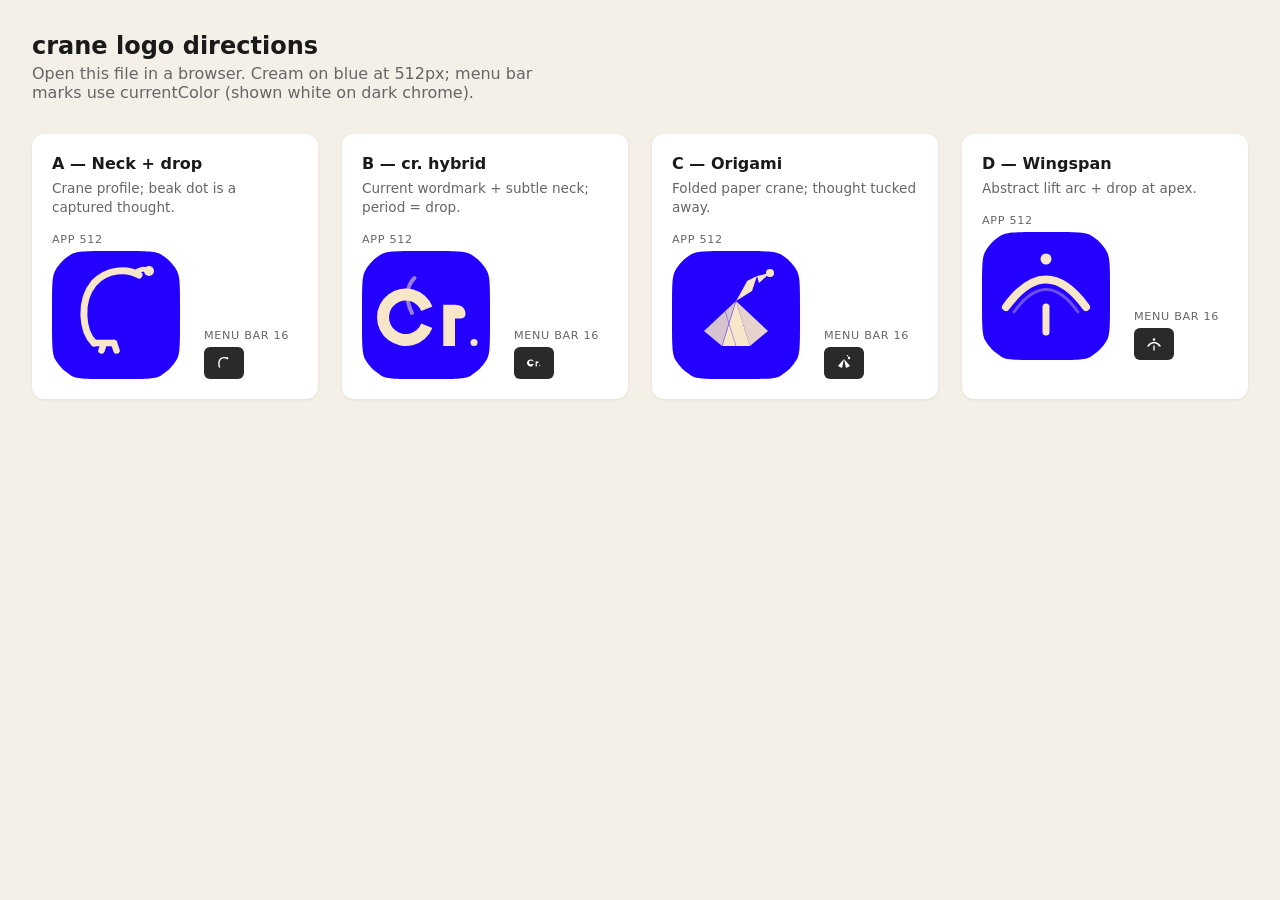
==== icons/preview.html @ a8c39822 "Polish branding, capture field, dark mode, and architecture docs. Adopt wingspan logo across app and" ====
<!DOCTYPE html>
<html lang="en">
<head>
  <meta charset="utf-8"/>
  <meta name="viewport" content="width=device-width, initial-scale=1"/>
  <title>crane logo directions — preview</title>
  <style>
    :root { --ink: #1a1a1a; --muted: #666; }
    * { box-sizing: border-box; }
    body {
      font-family: system-ui, sans-serif;
      background: #f4f0e8;
      color: var(--ink);
      margin: 0;
      padding: 2rem;
    }
    h1 { font-size: 1.5rem; font-weight: 600; margin: 0 0 0.25rem; }
    p.lead { color: var(--muted); margin: 0 0 2rem; max-width: 52ch; }
    .grid {
      display: grid;
      grid-template-columns: repeat(auto-fill, minmax(280px, 1fr));
      gap: 1.5rem;
    }
    .card {
      background: #fff;
      border-radius: 12px;
      padding: 1.25rem;
      box-shadow: 0 1px 3px rgba(0,0,0,0.08);
    }
    .card h2 { font-size: 1rem; margin: 0 0 0.35rem; }
    .card .desc { font-size: 0.85rem; color: var(--muted); margin: 0 0 1rem; line-height: 1.4; }
    .row { display: flex; align-items: flex-end; gap: 1.5rem; flex-wrap: wrap; }
    .row img { display: block; }
    .label { font-size: 0.7rem; text-transform: uppercase; letter-spacing: 0.06em; color: var(--muted); margin-bottom: 0.35rem; }
    .menubar-wrap {
      background: #2a2a2a;
      padding: 8px 12px;
      border-radius: 6px;
      display: inline-flex;
      align-items: center;
    }
    .menubar-wrap img { filter: brightness(0) invert(1); }
  </style>
</head>
<body>
  <h1>crane logo directions</h1>
  <p class="lead">Open this file in a browser. Cream on blue at 512px; menu bar marks use currentColor (shown white on dark chrome).</p>
  <div class="grid" id="grid"></div>
  <script>
    const dirs = [
      { folder: 'direction-a-neck-drop', title: 'A — Neck + drop', desc: 'Crane profile; beak dot is a captured thought.' },
      { folder: 'direction-b-cr-hybrid', title: 'B — cr. hybrid', desc: 'Current wordmark + subtle neck; period = drop.' },
      { folder: 'direction-c-origami', title: 'C — Origami', desc: 'Folded paper crane; thought tucked away.' },
      { folder: 'direction-d-wingspan', title: 'D — Wingspan', desc: 'Abstract lift arc + drop at apex.' },
    ];
    document.getElementById('grid').innerHTML = dirs.map(function (d) {
      return '<article class="card">' +
        '<h2>' + d.title + '</h2>' +
        '<p class="desc">' + d.desc + '</p>' +
        '<div class="row">' +
          '<div><div class="label">App 512</div>' +
          '<img src="' + d.folder + '/app-512.svg" width="128" height="128" alt="' + d.title + ' app"/></div>' +
          '<div><div class="label">Menu bar 16</div>' +
          '<div class="menubar-wrap">' +
          '<img src="' + d.folder + '/menubar-16.svg" width="16" height="16" alt="' + d.title + ' menubar"/>' +
          '</div></div></div></article>';
    }).join('');
  </script>
</body>
</html>
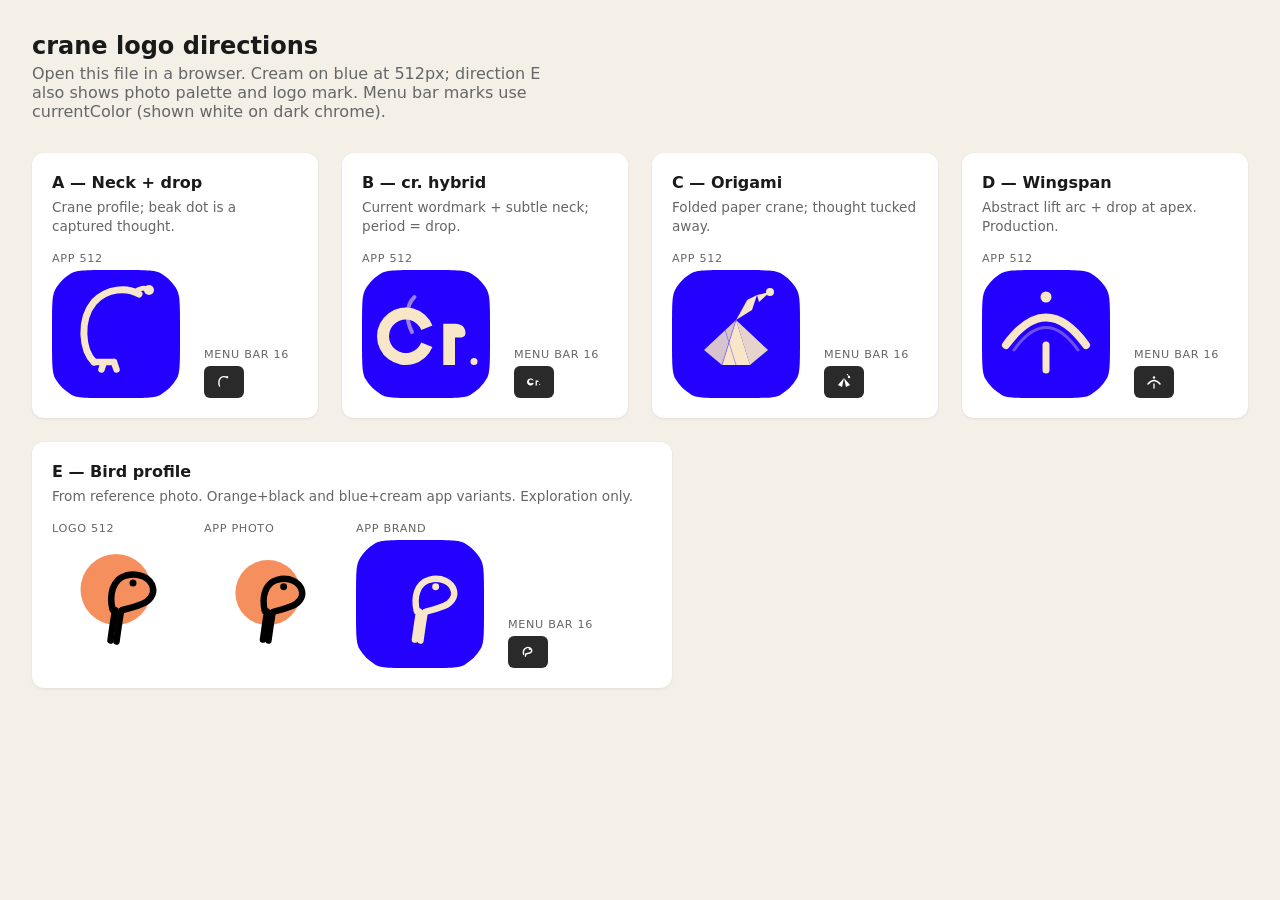
==== commit e2f98ffc: "Merge pull request #5 from abhay-cs/icon-redesign Icon redesign" ====
--- a/icons/preview.html
+++ b/icons/preview.html
@@ -40,31 +40,63 @@
       align-items: center;
     }
     .menubar-wrap img { filter: brightness(0) invert(1); }
+    .card-wide { grid-column: 1 / -1; max-width: 640px; }
   </style>
 </head>
 <body>
   <h1>crane logo directions</h1>
-  <p class="lead">Open this file in a browser. Cream on blue at 512px; menu bar marks use currentColor (shown white on dark chrome).</p>
+  <p class="lead">Open this file in a browser. Cream on blue at 512px; direction E also shows photo palette and logo mark. Menu bar marks use currentColor (shown white on dark chrome).</p>
   <div class="grid" id="grid"></div>
   <script>
     const dirs = [
-      { folder: 'direction-a-neck-drop', title: 'A — Neck + drop', desc: 'Crane profile; beak dot is a captured thought.' },
-      { folder: 'direction-b-cr-hybrid', title: 'B — cr. hybrid', desc: 'Current wordmark + subtle neck; period = drop.' },
-      { folder: 'direction-c-origami', title: 'C — Origami', desc: 'Folded paper crane; thought tucked away.' },
-      { folder: 'direction-d-wingspan', title: 'D — Wingspan', desc: 'Abstract lift arc + drop at apex.' },
+      { folder: 'direction-a-neck-drop', title: 'A — Neck + drop', desc: 'Crane profile; beak dot is a captured thought.', app: 'app-512.svg' },
+      { folder: 'direction-b-cr-hybrid', title: 'B — cr. hybrid', desc: 'Current wordmark + subtle neck; period = drop.', app: 'app-512.svg' },
+      { folder: 'direction-c-origami', title: 'C — Origami', desc: 'Folded paper crane; thought tucked away.', app: 'app-512.svg' },
+      { folder: 'direction-d-wingspan', title: 'D — Wingspan', desc: 'Abstract lift arc + drop at apex. Production.', app: 'app-512.svg' },
     ];
-    document.getElementById('grid').innerHTML = dirs.map(function (d) {
-      return '<article class="card">' +
+    const eDir = {
+      folder: 'direction-e-bird-profile',
+      title: 'E — Bird profile',
+      desc: 'From reference photo. Orange+black and blue+cream app variants. Exploration only.',
+    };
+    function cardHtml(d, extra) {
+      var appSrc = d.folder + '/' + (d.app || 'app-512.svg');
+      var html = '<article class="card' + (extra || '') + '">' +
         '<h2>' + d.title + '</h2>' +
         '<p class="desc">' + d.desc + '</p>' +
-        '<div class="row">' +
-          '<div><div class="label">App 512</div>' +
-          '<img src="' + d.folder + '/app-512.svg" width="128" height="128" alt="' + d.title + ' app"/></div>' +
-          '<div><div class="label">Menu bar 16</div>' +
-          '<div class="menubar-wrap">' +
-          '<img src="' + d.folder + '/menubar-16.svg" width="16" height="16" alt="' + d.title + ' menubar"/>' +
-          '</div></div></div></article>';
-    }).join('');
+        '<div class="row">';
+      if (d.logo) {
+        html += '<div><div class="label">Logo 512</div>' +
+          '<img src="' + d.folder + '/logo-512.svg" width="128" height="128" alt="' + d.title + ' logo"/></div>';
+      }
+      if (d.appPhoto) {
+        html += '<div><div class="label">App photo</div>' +
+          '<img src="' + d.folder + '/app-512-photo.svg" width="128" height="128" alt="' + d.title + ' app photo"/></div>';
+      }
+      if (d.appBrand) {
+        html += '<div><div class="label">App brand</div>' +
+          '<img src="' + d.folder + '/app-512-brand.svg" width="128" height="128" alt="' + d.title + ' app brand"/></div>';
+      }
+      if (!d.appPhoto && !d.appBrand) {
+        html += '<div><div class="label">App 512</div>' +
+          '<img src="' + appSrc + '" width="128" height="128" alt="' + d.title + ' app"/></div>';
+      }
+      html += '<div><div class="label">Menu bar 16</div>' +
+        '<div class="menubar-wrap">' +
+        '<img src="' + d.folder + '/menubar-16.svg" width="16" height="16" alt="' + d.title + ' menubar"/>' +
+        '</div></div></div></article>';
+      return html;
+    }
+    var grid = document.getElementById('grid');
+    grid.innerHTML = dirs.map(function (d) { return cardHtml(d); }).join('') +
+      cardHtml({
+        folder: eDir.folder,
+        title: eDir.title,
+        desc: eDir.desc,
+        logo: true,
+        appPhoto: true,
+        appBrand: true,
+      }, ' card-wide');
   </script>
 </body>
 </html>
